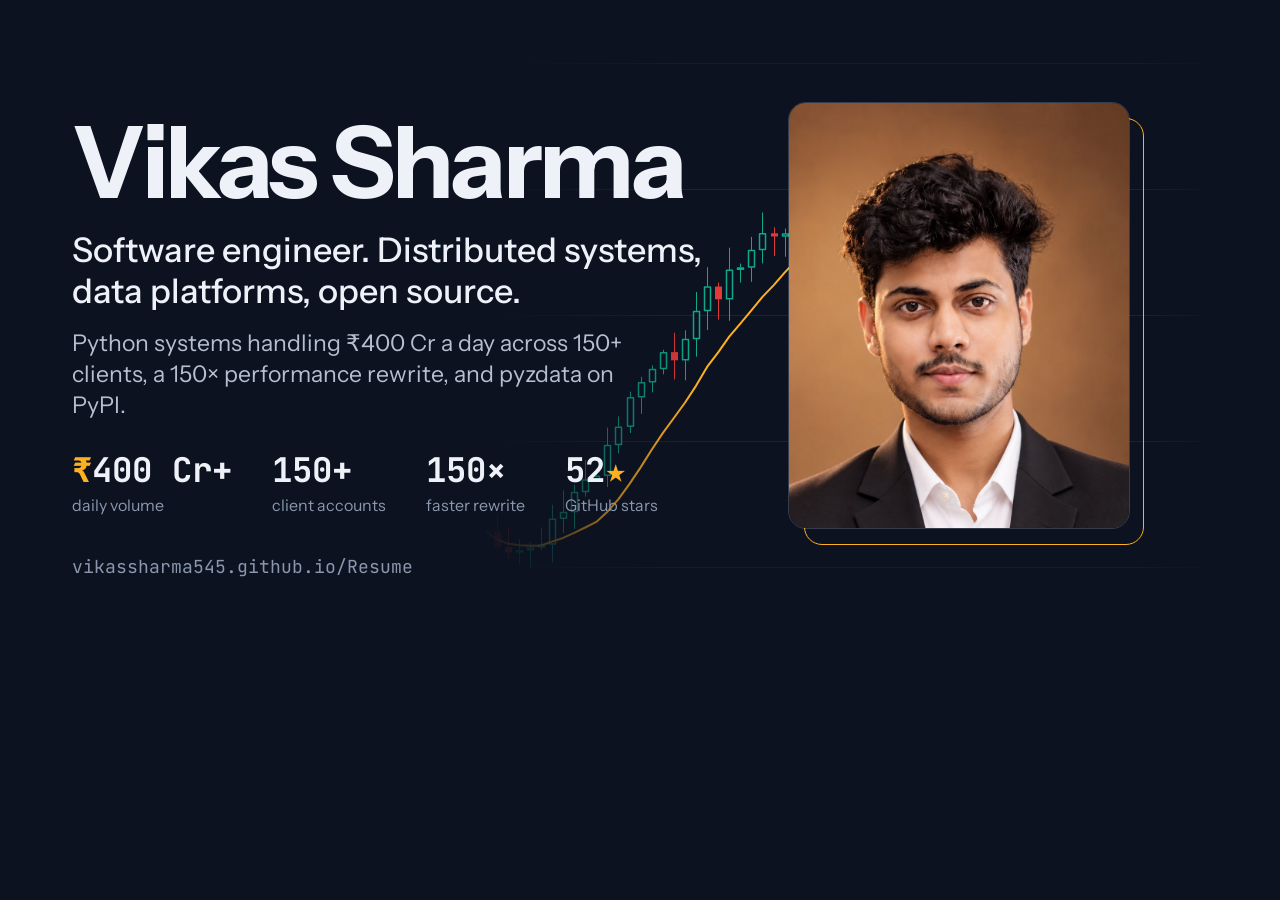
==== tools/og.html @ ec4200db "Redesign resume site: new hero, diagrams, share image, all-round positioning - Midnight and amber pa" ====
<!DOCTYPE html>
<html lang="en">
<head>
  <meta charset="UTF-8" />
  <title>Share card</title>
  <link href="https://fonts.googleapis.com/css2?family=Instrument+Sans:wght@400;500;700&family=JetBrains+Mono:wght@500;700&display=swap" rel="stylesheet" />
  <style>
    :root { --ink: #0C1220; --up: #0FA88A; --down: #E03A3A; --amber: #FFB020; }
    html, body { margin: 0; width: 1200px; height: 630px; background: var(--ink); color: #EEF1F7; font-family: 'Instrument Sans', sans-serif; overflow: hidden; }
    .card { position: relative; width: 1200px; height: 630px; padding: 60px 72px; box-sizing: border-box; display: grid; grid-template-columns: 1fr 340px; gap: 56px; align-items: center; }
    .tape-wrap { position: absolute; top: 0; bottom: 0; left: 40%; right: 0; }
    #tape { position: absolute; inset: 0; width: 100%; height: 100%; }
    .copy { position: relative; z-index: 1; }
    .name { font-weight: 700; font-size: 100px; line-height: 0.95; letter-spacing: -0.035em; margin: 0 0 20px; }
    .role { font-weight: 500; font-size: 34px; line-height: 1.2; margin: 0 0 16px; max-width: 640px; }
    .bio { font-size: 23px; color: #B5BFD0; max-width: 580px; margin: 0 0 32px; line-height: 1.35; }
    .nums { display: flex; gap: 40px; }
    .nums b { display: block; font-family: 'JetBrains Mono', monospace; font-size: 34px; font-weight: 700; line-height: 1; }
    .nums .lbl { display: block; margin-top: 8px; font-size: 16px; color: #8A97AD; }
    .amber { color: var(--amber); }
    .pic { position: relative; z-index: 1; width: 340px; }
    .pic::before { content: ''; position: absolute; inset: 0; transform: translate(16px, 16px); border: 1px solid var(--amber); border-radius: 18px; }
    .pic img { position: relative; display: block; width: 340px; height: 425px; object-fit: cover; border-radius: 18px; border: 1px solid rgba(196, 210, 235, 0.22); }
    .url { position: absolute; left: 72px; bottom: 34px; font-family: 'JetBrains Mono', monospace; font-size: 18px; color: #8A97AD; z-index: 1; }
  </style>
</head>
<body>
  <div class="card">
    <div class="tape-wrap"><canvas id="tape"></canvas></div>
    <div class="copy">
      <p class="name">Vikas Sharma</p>
      <p class="role">Software engineer. Distributed systems, data platforms, open source.</p>
      <p class="bio">Python systems handling ₹400 Cr a day across 150+ clients, a 150× performance rewrite, and pyzdata on PyPI.</p>
      <div class="nums">
        <div><b><span class="amber">₹</span>400 Cr+</b><span class="lbl">daily volume</span></div>
        <div><b>150+</b><span class="lbl">client accounts</span></div>
        <div><b>150×</b><span class="lbl">faster rewrite</span></div>
        <div><b>52<span class="amber">★</span></b><span class="lbl">GitHub stars</span></div>
      </div>
    </div>
    <div class="pic"><img src="../assets/portrait.jpg" alt="" /></div>
    <p class="url">vikassharma545.github.io/Resume</p>
  </div>
  <script src="../script.js"></script>
</body>
</html>
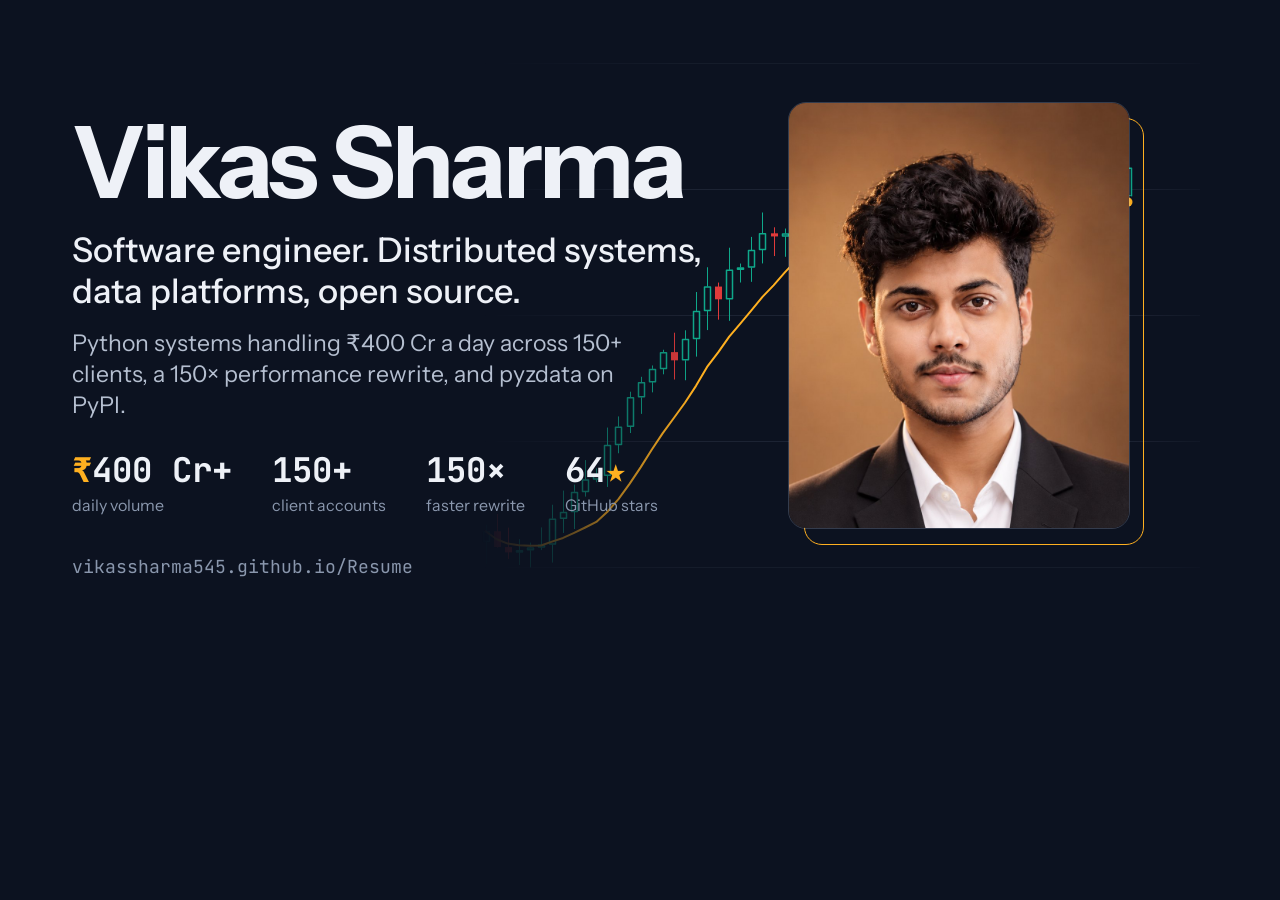
==== commit 623a7a90: "Refresh GitHub star counts and link the renamed KiteWeb repo directly" ====
--- a/tools/og.html
+++ b/tools/og.html
@@ -35,7 +35,7 @@
         <div><b><span class="amber">₹</span>400 Cr+</b><span class="lbl">daily volume</span></div>
         <div><b>150+</b><span class="lbl">client accounts</span></div>
         <div><b>150×</b><span class="lbl">faster rewrite</span></div>
-        <div><b>52<span class="amber">★</span></b><span class="lbl">GitHub stars</span></div>
+        <div><b>64<span class="amber">★</span></b><span class="lbl">GitHub stars</span></div>
       </div>
     </div>
     <div class="pic"><img src="../assets/portrait.jpg" alt="" /></div>
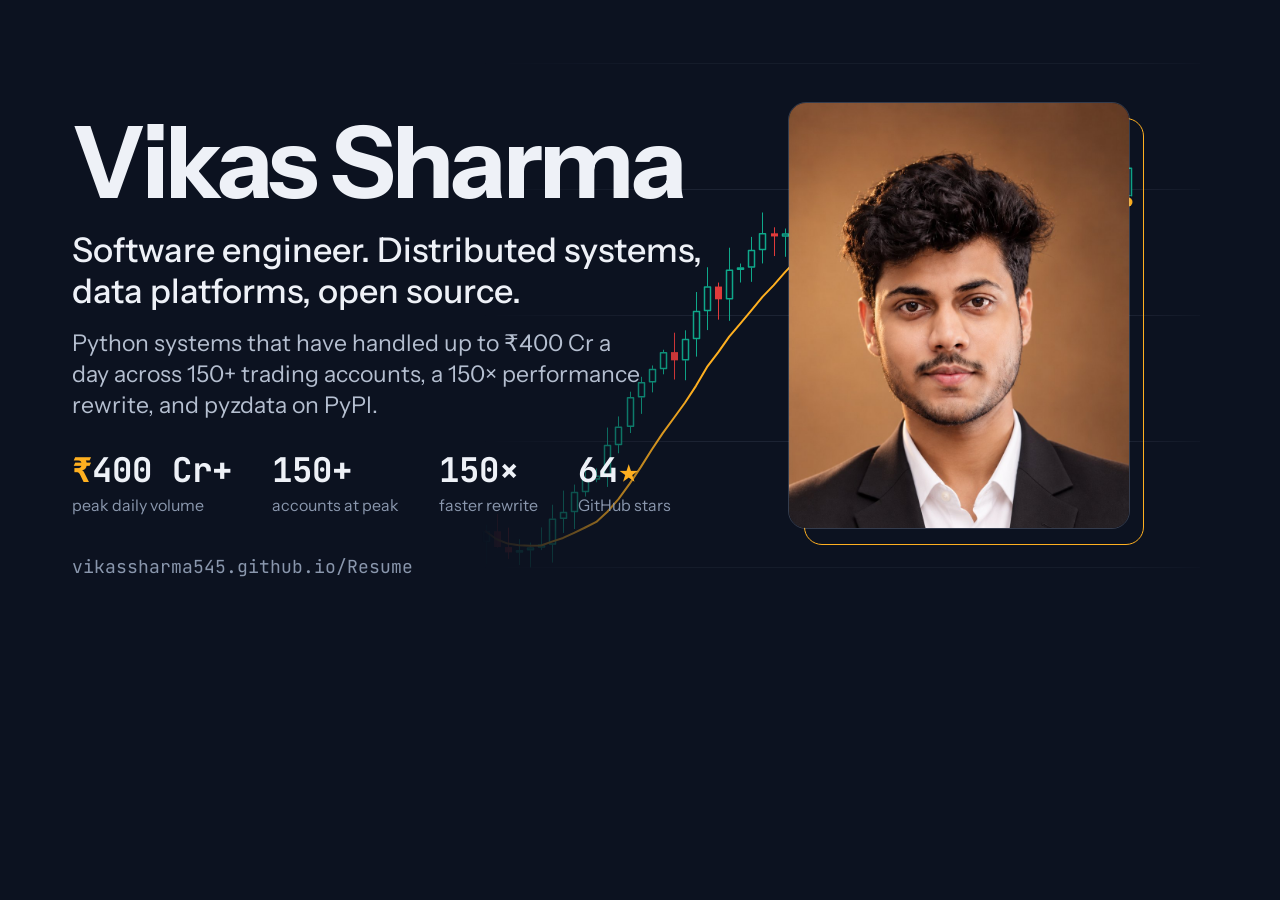
==== commit a104ab03: "Review pass: peak wording in the share image, MySQL, Socket.IO and rate limiting in the stack and ré" ====
--- a/tools/og.html
+++ b/tools/og.html
@@ -30,10 +30,10 @@
     <div class="copy">
       <p class="name">Vikas Sharma</p>
       <p class="role">Software engineer. Distributed systems, data platforms, open source.</p>
-      <p class="bio">Python systems handling ₹400 Cr a day across 150+ clients, a 150× performance rewrite, and pyzdata on PyPI.</p>
+      <p class="bio">Python systems that have handled up to ₹400 Cr a day across 150+ trading accounts, a 150× performance rewrite, and pyzdata on PyPI.</p>
       <div class="nums">
-        <div><b><span class="amber">₹</span>400 Cr+</b><span class="lbl">daily volume</span></div>
-        <div><b>150+</b><span class="lbl">client accounts</span></div>
+        <div><b><span class="amber">₹</span>400 Cr+</b><span class="lbl">peak daily volume</span></div>
+        <div><b>150+</b><span class="lbl">accounts at peak</span></div>
         <div><b>150×</b><span class="lbl">faster rewrite</span></div>
         <div><b>64<span class="amber">★</span></b><span class="lbl">GitHub stars</span></div>
       </div>
